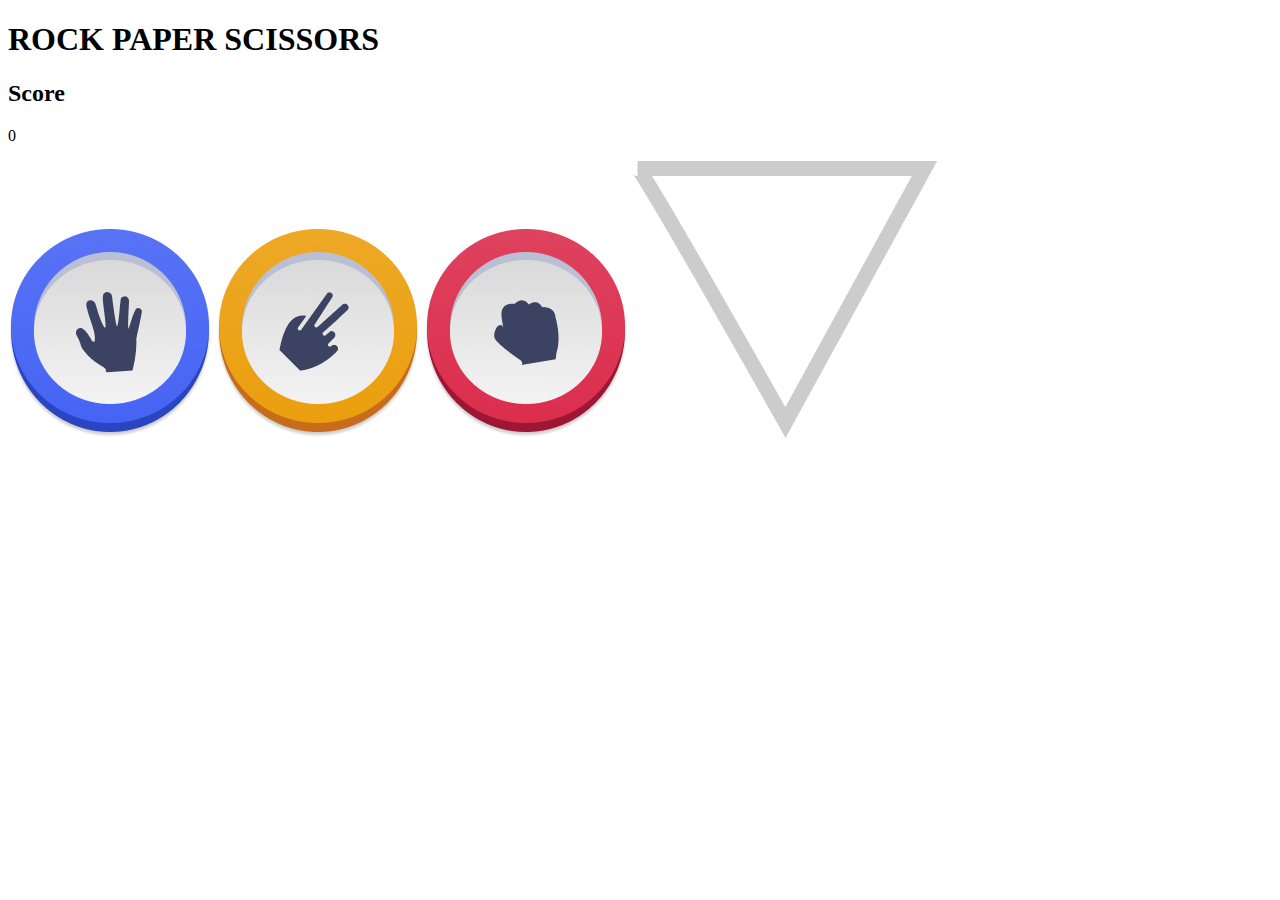
==== index.html @ 96d39a7b "feat(html): feat(index.html): add path image to game actions section" ====
<!DOCTYPE html>
<html lang="en">
<head>
    <meta charset="UTF-8">
    <meta name="viewport" content="width=device-width, initial-scale=1.0">
    <link rel="stylesheet" href="styles/game-styles.css">
    <title>Rock Paper Scissors</title>
    <!-- Link to the external JavaScript file containing game logic -->
    <script src="scripts/rock-paper-scissors.js"></script>
</head>
<body>
    <div class="game-container">
        <header class="game-header">
            <h1 class="game-title">ROCK PAPER SCISSORS</h1>
            <div class="scoreboard">
                <h2 class="score-title">Score</h2>
                <p class="score-value">0</p>
            </div>
        </header>
        <section class="game-actions">
            <input type="image" src="assets/paper.png" alt="Paper" class="action-button paper">
            <input type="image" src="assets/scissors.png" alt="Scissors" class="action-button scissors">
            <input type="image" src="assets/rock.png" alt="Rock" class="action-button rock">
            <img src="assets/path.png" alt="path" class="path">
        </section>
    </div>    
</body>
</html>
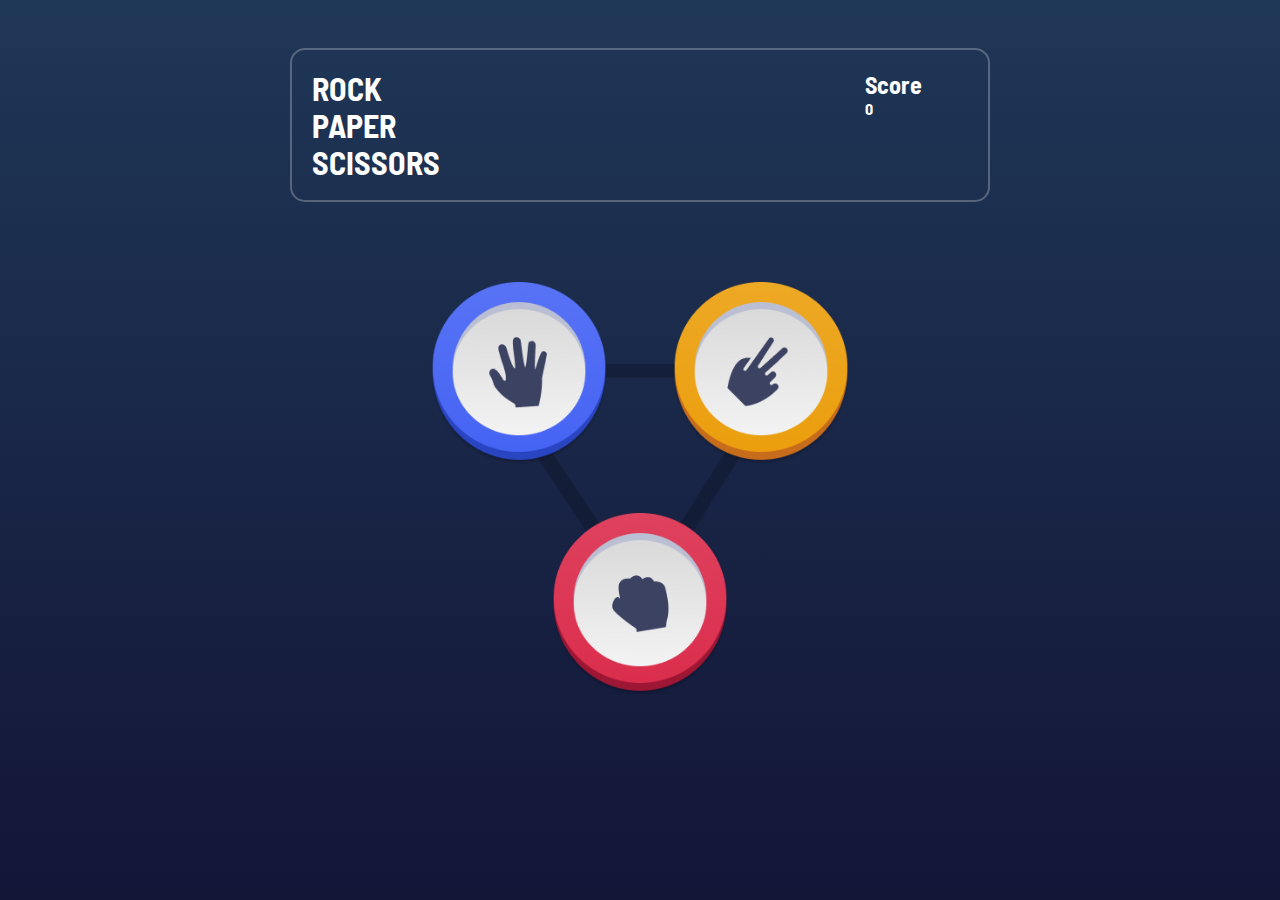
==== commit caa88eca: "feat(html): add dedicated container for score info to improve organization" ====
--- a/index.html
+++ b/index.html
@@ -13,8 +13,10 @@
         <header class="game-header">
             <h1 class="game-title">ROCK PAPER SCISSORS</h1>
             <div class="scoreboard">
-                <h2 class="score-title">Score</h2>
-                <p class="score-value">0</p>
+                <div class="score-info">
+                    <h2 class="score-title">Score</h2>
+                    <p class="score-value">0</p>
+                </div>
             </div>
         </header>
         <section class="game-actions">
--- a/styles/game-styles.css
+++ b/styles/game-styles.css
@@ -0,0 +1,80 @@
+* {
+    margin: 0;
+    padding: 0;
+    box-sizing: border-box;
+}
+
+@font-face {
+    font-family: 'BarlowSemiCondensed-Bold'; /* Name of your font */
+    src: url('../fonts/BarlowSemiCondensed-Bold.ttf') format('truetype'); /* TTF format */
+}
+
+
+body {
+    background: linear-gradient(#1F3757, #131537);
+    min-height: 100vh;
+    color: #FFFFFF;
+}
+
+.game-container {
+    display: flex;
+    flex-direction: column;
+    align-items: center; 
+}
+
+.game-header {
+    display: flex;
+    justify-content: space-between;
+    width: 700px;
+    margin-top: 48px;
+    font-family: 'BarlowSemiCondensed-Bold';
+    border: 2px solid #b9b8c262;
+    border-radius: 15px;
+    padding: 20px;
+}
+
+.game-header h1 {
+    width: 156px;
+    line-height: 1.15;
+}
+
+.scoreboard {
+    display: flex;
+    flex-direction: column;
+    align-items: center;
+    width: 150px;
+}
+
+.game-actions {
+    display: flex;
+    flex-wrap: wrap;
+    justify-content: center;
+    align-items: center;
+    width: 476px;
+    height: 430px;
+    margin-top: 72px;
+    margin-bottom: 72px;
+    gap: 32px 64px;
+}
+
+.action-button {
+    width: 178px;
+    height: 183px;
+    z-index: 2;
+}
+
+.path {
+    width: 320px;
+    height: 250px;
+    position: absolute;
+}
+
+
+
+
+
+
+
+
+
+
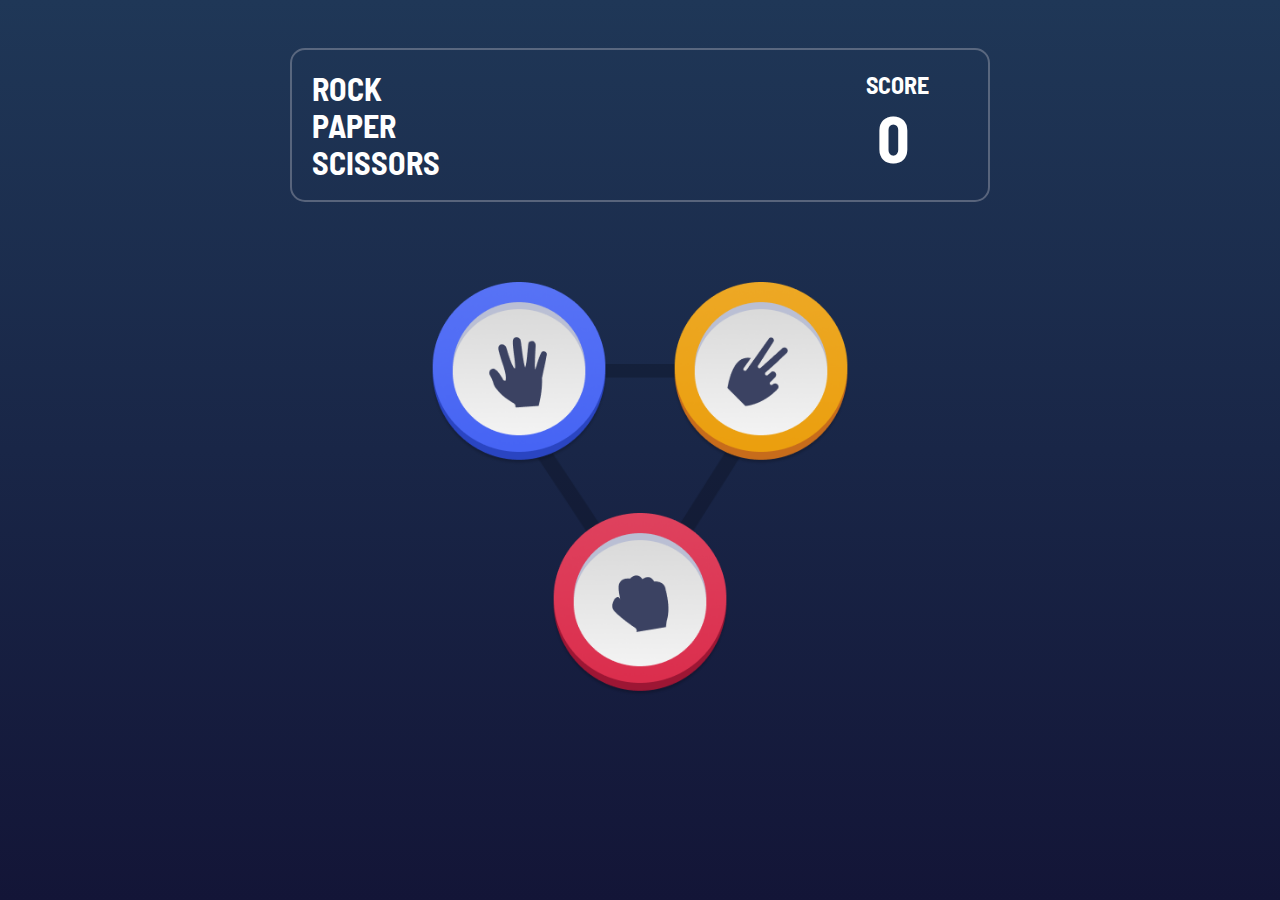
==== commit 6806c6d1: "style(html): set score title to uppercase" ====
--- a/index.html
+++ b/index.html
@@ -14,7 +14,7 @@
             <h1 class="game-title">ROCK PAPER SCISSORS</h1>
             <div class="scoreboard">
                 <div class="score-info">
-                    <h2 class="score-title">Score</h2>
+                    <h2 class="score-title">SCORE</h2>
                     <p class="score-value">0</p>
                 </div>
             </div>
--- a/styles/game-styles.css
+++ b/styles/game-styles.css
@@ -40,9 +40,19 @@
 
 .scoreboard {
     display: flex;
-    flex-direction: column;
-    align-items: center;
     width: 150px;
+    align-items: baseline;
+    justify-content: center;
+}
+
+.score-info {
+    width: 55px;
+    height: 83px;
+    text-align: center;
+}
+
+.score-value {
+    font-size: 64px;
 }
 
 .game-actions {
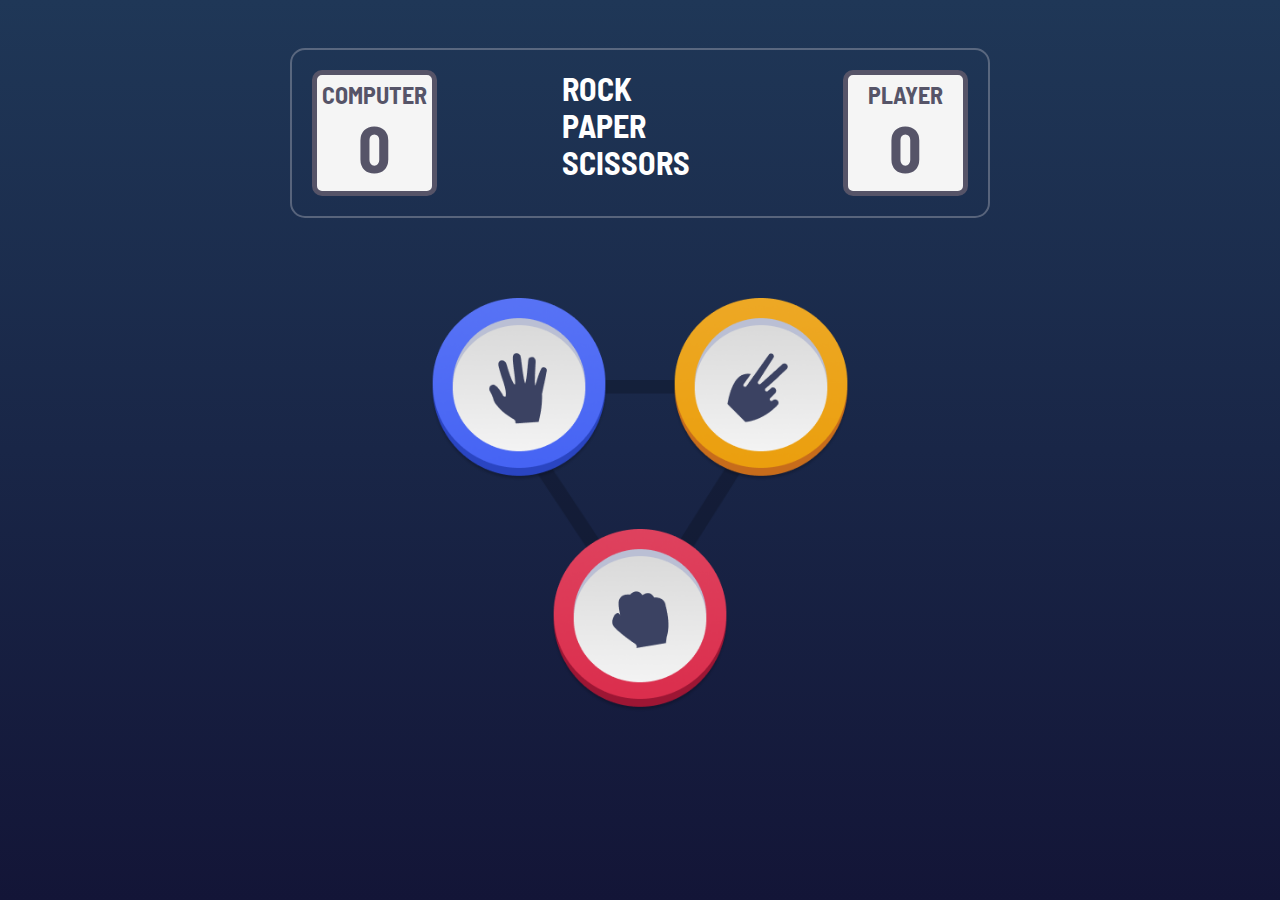
==== commit a1641f49: "feat(html): add computer scoreboard, update player title, and add unique classes to scores" ====
--- a/index.html
+++ b/index.html
@@ -11,11 +11,17 @@
 <body>
     <div class="game-container">
         <header class="game-header">
+            <div class="scoreboard">
+                <div class="score-info">
+                    <h2 class="score-title">COMPUTER</h2>
+                    <p class="score-value computer-score">0</p>
+                </div>
+            </div>
             <h1 class="game-title">ROCK PAPER SCISSORS</h1>
             <div class="scoreboard">
                 <div class="score-info">
-                    <h2 class="score-title">SCORE</h2>
-                    <p class="score-value">0</p>
+                    <h2 class="score-title">PLAYER</h2>
+                    <p class="score-value player-score">0</p>
                 </div>
             </div>
         </header>
--- a/styles/game-styles.css
+++ b/styles/game-styles.css
@@ -40,15 +40,18 @@
 
 .scoreboard {
     display: flex;
-    width: 150px;
+    width: 125px;
     align-items: baseline;
     justify-content: center;
+    background-color: whitesmoke;
+    border: 5px solid #565468;
+    border-radius: 10px;
 }
 
 .score-info {
-    width: 55px;
-    height: 83px;
     text-align: center;
+    color: #565468;
+    padding: 5px 10px;
 }
 
 .score-value {
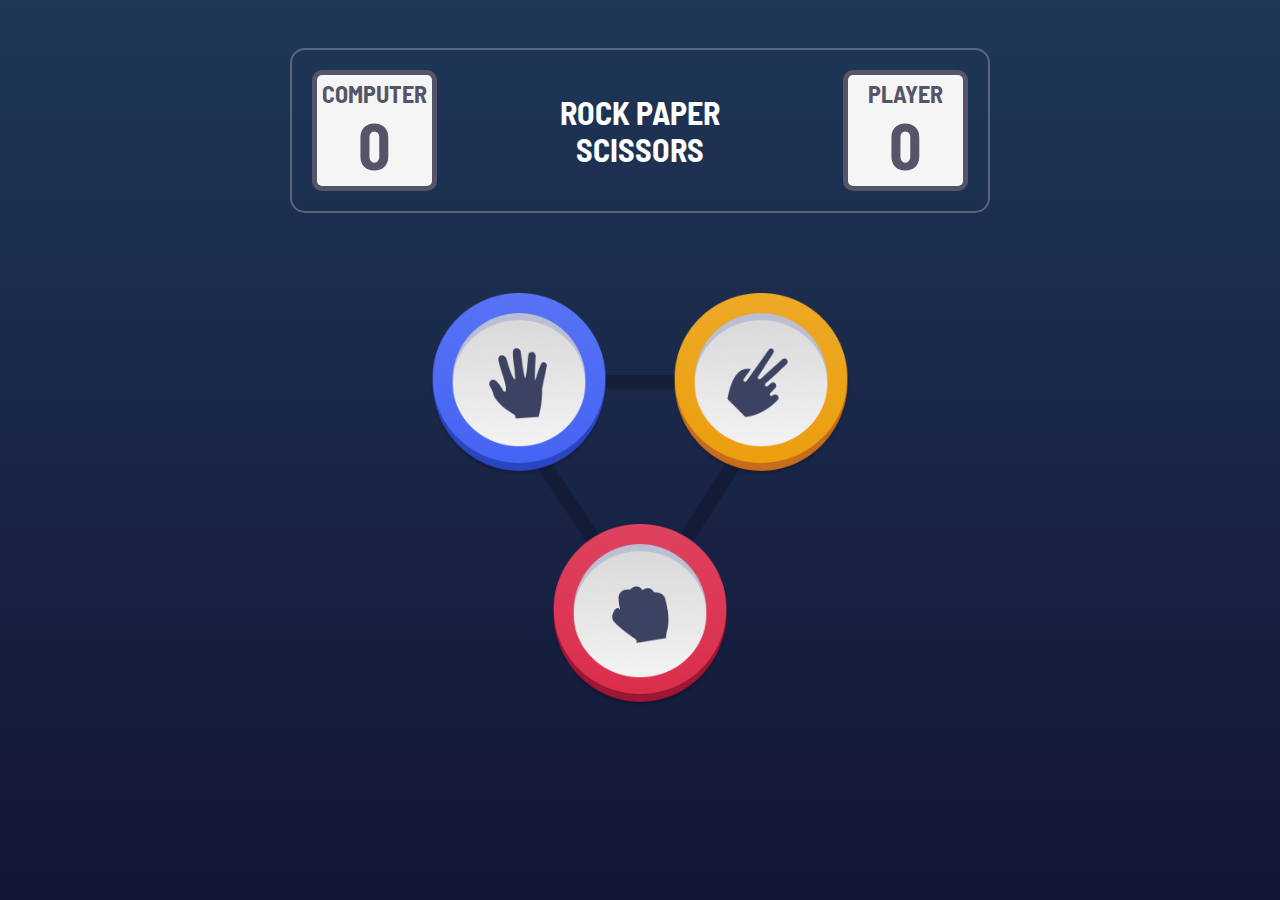
==== commit 0cfc70aa: "feat(html): add defer attribute to script for DOM parsing before execution" ====
--- a/index.html
+++ b/index.html
@@ -6,7 +6,7 @@
     <link rel="stylesheet" href="styles/game-styles.css">
     <title>Rock Paper Scissors</title>
     <!-- Link to the external JavaScript file containing game logic -->
-    <script src="scripts/rock-paper-scissors.js"></script>
+    <script defer src="scripts/rock-paper-scissors.js"></script>
 </head>
 <body>
     <div class="game-container">
--- a/styles/game-styles.css
+++ b/styles/game-styles.css
@@ -31,11 +31,15 @@
     border: 2px solid #b9b8c262;
     border-radius: 15px;
     padding: 20px;
+    line-height: 1.15;
 }
 
 .game-header h1 {
-    width: 156px;
-    line-height: 1.15;
+    width: 170px;
+    display: flex;
+    align-items: center;
+    justify-content: center;
+    text-align: center;
 }
 
 .scoreboard {
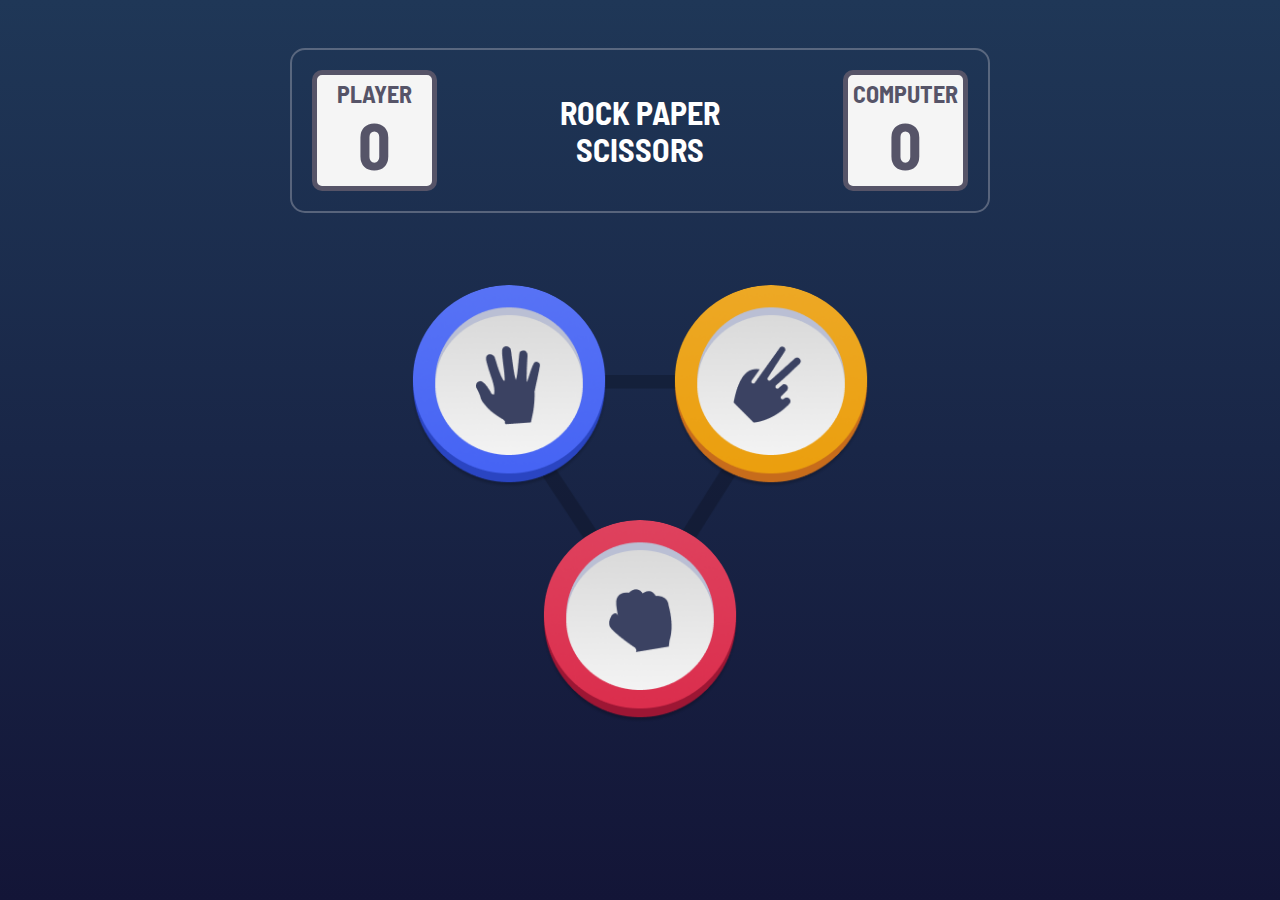
==== commit 25a36559: "refactor(html): change player and computer scoreboard order for clarity" ====
--- a/index.html
+++ b/index.html
@@ -13,15 +13,15 @@
         <header class="game-header">
             <div class="scoreboard">
                 <div class="score-info">
-                    <h2 class="score-title">COMPUTER</h2>
-                    <p class="score-value computer-score">0</p>
+                    <h2 class="score-title">PLAYER</h2>
+                    <p class="score-value player-score">0</p>
                 </div>
             </div>
             <h1 class="game-title">ROCK PAPER SCISSORS</h1>
             <div class="scoreboard">
                 <div class="score-info">
-                    <h2 class="score-title">PLAYER</h2>
-                    <p class="score-value player-score">0</p>
+                    <h2 class="score-title">COMPUTER</h2>
+                    <p class="score-value computer-score">0</p>
                 </div>
             </div>
         </header>
--- a/styles/game-styles.css
+++ b/styles/game-styles.css
@@ -75,9 +75,14 @@
 }
 
 .action-button {
-    width: 178px;
-    height: 183px;
+    border-radius: 50%;
+    width: 198px;
+    height: 203px;
     z-index: 2;
+}
+
+.action-button:hover {
+    box-shadow: rgba(255, 255, 255, 0.05) 0px -4px 0px 25px;
 }
 
 .path {
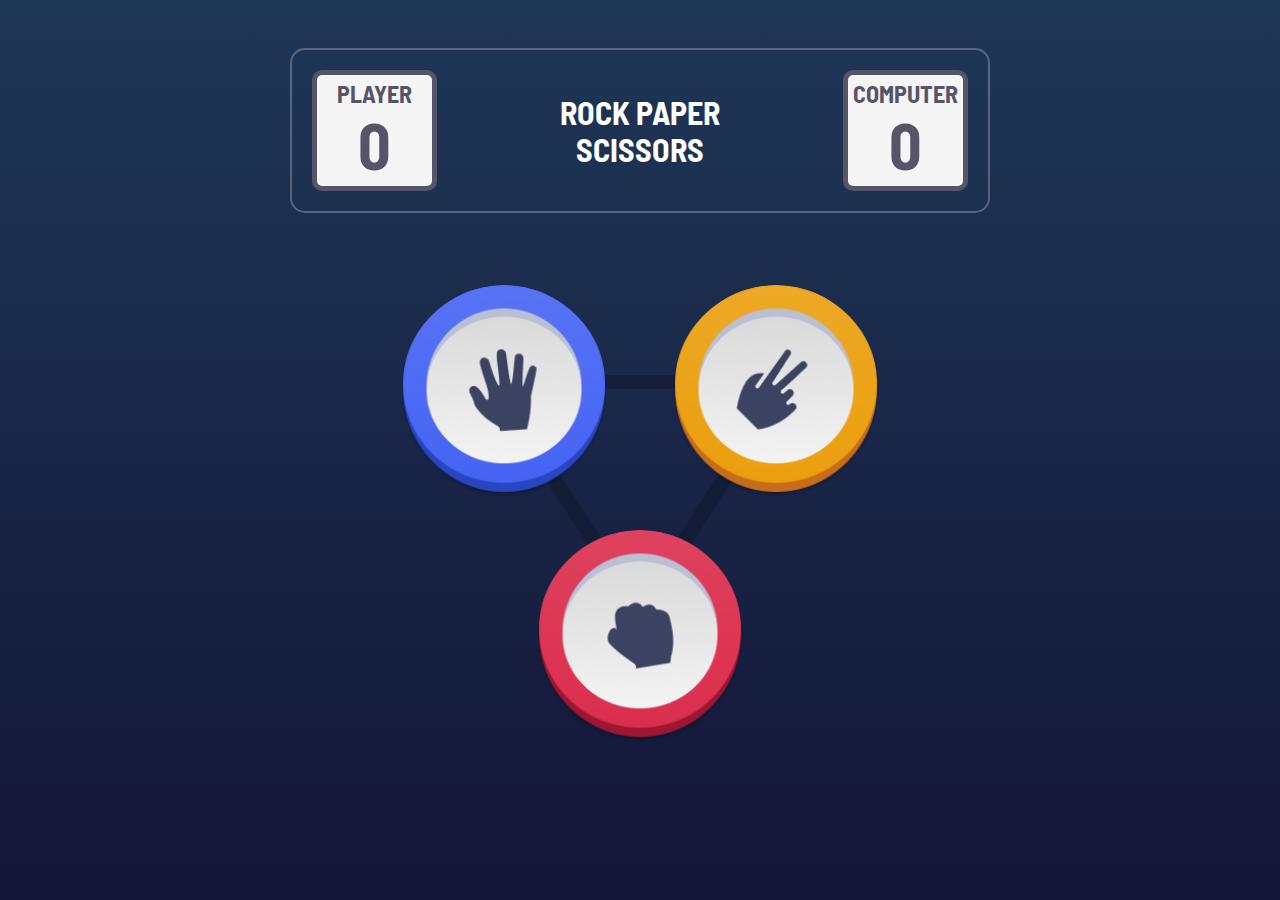
==== commit e822f2e7: "feat(html): store score value as a custom data attribute" ====
--- a/index.html
+++ b/index.html
@@ -14,14 +14,14 @@
             <div class="scoreboard">
                 <div class="score-info">
                     <h2 class="score-title">PLAYER</h2>
-                    <p class="score-value player-score">0</p>
+                    <p class="score-value player-score" data-score-value="0">0</p>
                 </div>
             </div>
             <h1 class="game-title">ROCK PAPER SCISSORS</h1>
             <div class="scoreboard">
                 <div class="score-info">
                     <h2 class="score-title">COMPUTER</h2>
-                    <p class="score-value computer-score">0</p>
+                    <p class="score-value computer-score" data-score-value="0">0</p>
                 </div>
             </div>
         </header>
@@ -31,6 +31,8 @@
             <input type="image" src="assets/rock.png" alt="Rock" class="action-button rock">
             <img src="assets/path.png" alt="path" class="path">
         </section>
+        <section class="rounds-display">
+        </section>
     </div>    
 </body>
 </html>
--- a/styles/game-styles.css
+++ b/styles/game-styles.css
@@ -20,6 +20,7 @@
     display: flex;
     flex-direction: column;
     align-items: center; 
+    font-family: 'BarlowSemiCondensed-Bold';
 }
 
 .game-header {
@@ -27,8 +28,7 @@
     justify-content: space-between;
     width: 700px;
     margin-top: 48px;
-    font-family: 'BarlowSemiCondensed-Bold';
-    border: 2px solid #b9b8c262;
+    border: 2px solid rgba(185, 184, 194, 0.384);
     border-radius: 15px;
     padding: 20px;
     line-height: 1.15;
@@ -48,13 +48,13 @@
     align-items: baseline;
     justify-content: center;
     background-color: whitesmoke;
-    border: 5px solid #565468;
+    border: 5px solid rgb(86, 84, 104);
     border-radius: 10px;
 }
 
 .score-info {
     text-align: center;
-    color: #565468;
+    color: rgb(86, 84, 104);
     padding: 5px 10px;
 }
 
@@ -67,7 +67,7 @@
     flex-wrap: wrap;
     justify-content: center;
     align-items: center;
-    width: 476px;
+    width: 576px;
     height: 430px;
     margin-top: 72px;
     margin-bottom: 72px;
@@ -76,13 +76,19 @@
 
 .action-button {
     border-radius: 50%;
-    width: 198px;
-    height: 203px;
+    width: 208px;
+    height: 213px;
     z-index: 2;
+    transition: background-color 0.30s 0.05s ease-in, 
+                box-shadow 0.30s 0.05s ease-in,
+                transform 0.30s 0.05s ease-in;
 }
 
 .action-button:hover {
-    box-shadow: rgba(255, 255, 255, 0.05) 0px -4px 0px 25px;
+    background-color: rgba(255, 255, 255, 0.05);
+    box-shadow: 0px -5px 0px 25px rgba(255, 255, 255, 0.05);
+    transform: scale(0.95);
+    transition: all 0.35s 0.05s ease-in-out;
 }
 
 .path {
@@ -91,12 +97,113 @@
     position: absolute;
 }
 
-
-
-
-
-
-
-
-
-
+/* 
+ * Styles tailored for dynamically generated DOM elements 
+ * created through JavaScript, enhancing the display of 
+ * game results, player selections, and interactive actions. 
+ */
+
+ .results-display {
+    display: flex;
+    align-items: center;
+    justify-content: space-between;
+    margin: 88px 0px 16px;
+    column-gap: 100px;
+ }
+
+ .choice-container {
+    display: flex;
+    flex-wrap: wrap;
+    align-items: baseline;
+    justify-content: center;
+    width: 293px;
+    height: 375px;
+    row-gap: 48px;
+ }
+
+ .choice-container h2 {
+    text-align: center;
+    font-size: 32px;
+ }
+
+ .outcome-display {
+    display: flex;
+    flex-direction: column;
+    text-align: center;
+    justify-content: center;
+    align-items: center;
+    row-gap: 32px;
+ }
+
+ .outcome-title {
+    font-size: 58px;
+ }
+
+ .next-round-link {
+    display: flex;
+    justify-content: center;
+    align-items: center;
+    width: 220px;
+    height: 48px;
+    border-radius: 12px;
+    font-size: 18px;
+    background-color: #FFFFFF;
+    color: #131537;
+    cursor: pointer;
+    transition: color 0.25s 0.40s ease-in, 
+                background-color 0.6s 0.05s ease-in, 
+                box-shadow 0.6s 0.05s ease-in;
+ }
+
+ .next-round-link:hover {
+    color: #FFFFFF;
+    background-color: #131537;
+    box-shadow: 0px 0px 0px 25px rgba(255, 255, 255, 0.05);
+    transition: all 0.25s 0.05s ease-in;
+ }
+
+ .rounds-display {
+    display: none;
+    flex-wrap: wrap;
+    align-items: center;
+    justify-content: center;
+    gap: 40px 32px;
+    padding: 24px;
+    max-width: 1200px;
+    max-height: 140px;
+    transform: scale(0.65);
+    overflow: auto;
+    scrollbar-color: #304f7796 #131537;
+ }
+
+ .rounds-container {
+    display: flex;
+    align-items: center;
+    justify-content: center;
+    border-radius: 16px;
+    padding: 15px;
+ }
+
+ .round-result {
+    width: 51px;
+    height: 52.25px;
+    border-radius: 50%;
+    opacity: 0.7;
+ }
+
+ .arrow {
+    width: 31px;
+    height: 32.25px;
+    margin: 10px;
+    opacity: 0.6;
+ }
+
+
+
+
+
+
+
+
+
+
